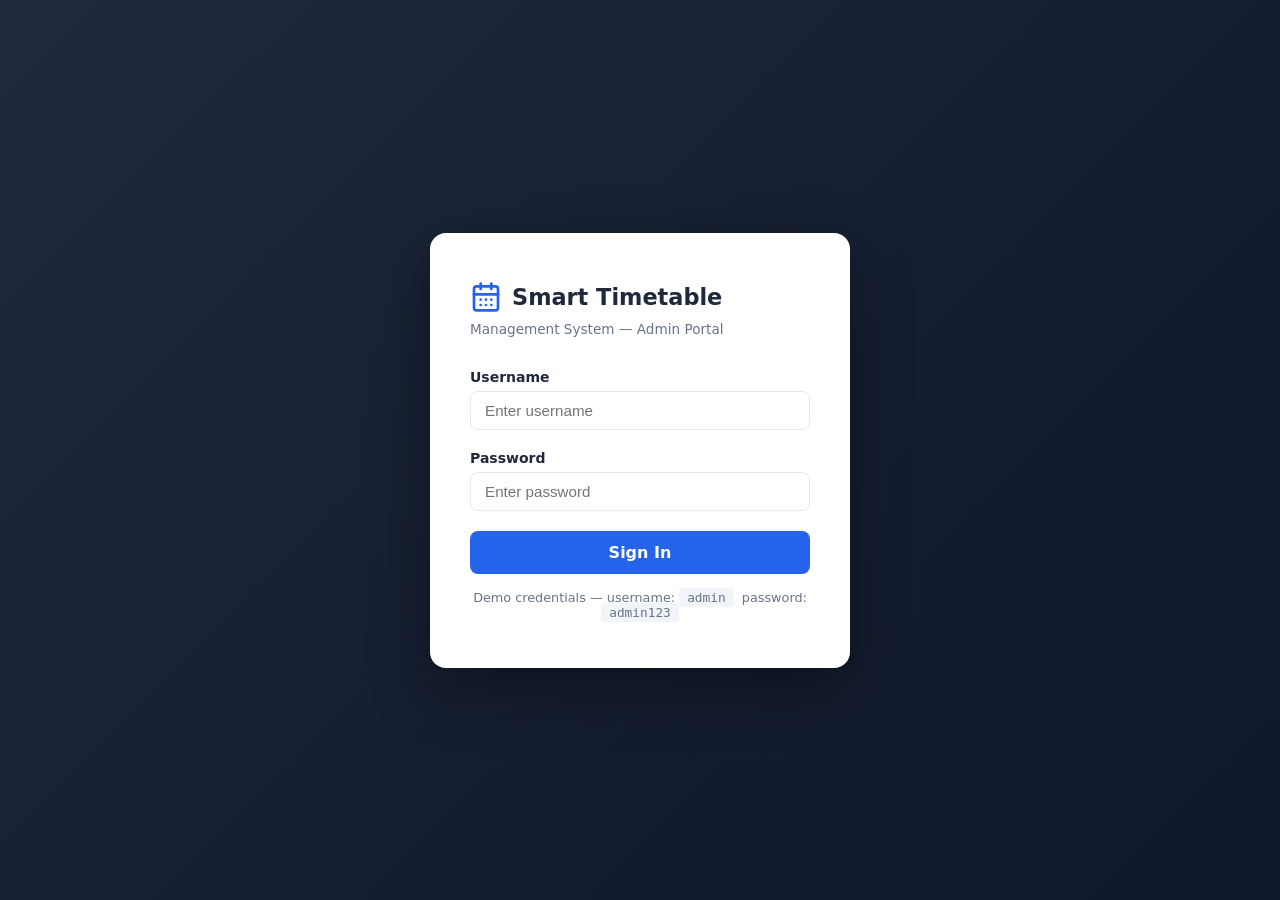
==== frontend/index.html @ ed55b6df "Implement complete Smart Timetable Management System Co-authored-by: mohitcodez <219562682+mohitcode" ====
<!DOCTYPE html>
<html lang="en">
<head>
  <meta charset="UTF-8">
  <meta name="viewport" content="width=device-width, initial-scale=1.0">
  <title>Smart Timetable System — Login</title>
  <link rel="stylesheet" href="style.css">
</head>
<body class="login-page">

  <div class="login-card">
    <div class="logo">
      <svg width="32" height="32" viewBox="0 0 24 24" fill="none" stroke="currentColor" stroke-width="2" stroke-linecap="round" stroke-linejoin="round">
        <rect x="3" y="4" width="18" height="18" rx="2" ry="2"/><line x1="16" y1="2" x2="16" y2="6"/>
        <line x1="8" y1="2" x2="8" y2="6"/><line x1="3" y1="10" x2="21" y2="10"/>
        <path d="M8 14h.01M12 14h.01M16 14h.01M8 18h.01M12 18h.01M16 18h.01"/>
      </svg>
      <div>
        <h1>Smart Timetable</h1>
      </div>
    </div>
    <p class="subtitle">Management System &mdash; Admin Portal</p>

    <div id="errorMsg" class="error-msg">Invalid username or password.</div>

    <form id="loginForm" novalidate>
      <div class="form-group">
        <label for="username">Username</label>
        <input type="text" id="username" name="username" placeholder="Enter username" autocomplete="username" required>
      </div>
      <div class="form-group">
        <label for="password">Password</label>
        <input type="password" id="password" name="password" placeholder="Enter password" autocomplete="current-password" required>
      </div>
      <button type="submit" class="btn-login">Sign In</button>
    </form>

    <p class="login-hint">Demo credentials — username: <span>admin</span>&nbsp; password: <span>admin123</span></p>
  </div>

  <script src="login.js"></script>
</body>
</html>
---- frontend/style.css ----
/* =====================================================================
   Smart Timetable Management System — Main Stylesheet
   ===================================================================== */

/* ── Reset & Variables ─────────────────────────────────────────────── */
*, *::before, *::after { box-sizing: border-box; margin: 0; padding: 0; }

:root {
  --primary:      #2563eb;
  --primary-dark: #1d4ed8;
  --accent:       #0ea5e9;
  --success:      #16a34a;
  --danger:       #dc2626;
  --warning:      #d97706;
  --sidebar-bg:   #1e293b;
  --sidebar-text: #cbd5e1;
  --sidebar-w:    240px;
  --header-h:     60px;
  --bg:           #f1f5f9;
  --card-bg:      #ffffff;
  --border:       #e2e8f0;
  --text:         #1e293b;
  --text-muted:   #64748b;
  --radius:       8px;
  --shadow:       0 1px 3px rgba(0,0,0,.12), 0 1px 2px rgba(0,0,0,.08);
  --shadow-md:    0 4px 6px -1px rgba(0,0,0,.10), 0 2px 4px -1px rgba(0,0,0,.06);
}

body { font-family: 'Segoe UI', system-ui, sans-serif; background: var(--bg); color: var(--text); }
a    { color: inherit; text-decoration: none; }
ul   { list-style: none; }
button { cursor: pointer; font-family: inherit; }

/* ── Login Page ────────────────────────────────────────────────────── */
.login-page {
  min-height: 100vh;
  display: flex;
  align-items: center;
  justify-content: center;
  background: linear-gradient(135deg, #1e293b 0%, #0f172a 100%);
}

.login-card {
  background: var(--card-bg);
  border-radius: 16px;
  padding: 48px 40px;
  width: 100%;
  max-width: 420px;
  box-shadow: 0 20px 60px rgba(0,0,0,.4);
}

.login-card .logo {
  display: flex;
  align-items: center;
  gap: 10px;
  margin-bottom: 8px;
}

.login-card .logo svg { color: var(--primary); }

.login-card h1 { font-size: 1.4rem; font-weight: 700; color: var(--text); }
.login-card .subtitle { font-size: 0.85rem; color: var(--text-muted); margin-bottom: 32px; }

.form-group { margin-bottom: 20px; }
.form-group label { display: block; font-size: .875rem; font-weight: 600; margin-bottom: 6px; color: var(--text); }
.form-group input {
  width: 100%;
  padding: 10px 14px;
  border: 1.5px solid var(--border);
  border-radius: var(--radius);
  font-size: .95rem;
  transition: border-color .2s;
  outline: none;
}
.form-group input:focus { border-color: var(--primary); box-shadow: 0 0 0 3px rgba(37,99,235,.12); }

.btn-login {
  width: 100%;
  padding: 12px;
  background: var(--primary);
  color: #fff;
  border: none;
  border-radius: var(--radius);
  font-size: 1rem;
  font-weight: 600;
  transition: background .2s, transform .1s;
}
.btn-login:hover  { background: var(--primary-dark); }
.btn-login:active { transform: scale(.98); }

.login-hint { margin-top: 16px; font-size: .8rem; color: var(--text-muted); text-align: center; }
.login-hint span { background: #f1f5f9; padding: 2px 8px; border-radius: 4px; font-family: monospace; }

.error-msg {
  display: none;
  background: #fef2f2;
  color: var(--danger);
  border: 1px solid #fecaca;
  border-radius: var(--radius);
  padding: 10px 14px;
  font-size: .875rem;
  margin-bottom: 16px;
}

/* ── Dashboard Layout ──────────────────────────────────────────────── */
.layout { display: flex; min-height: 100vh; }

/* Sidebar */
.sidebar {
  width: var(--sidebar-w);
  background: var(--sidebar-bg);
  position: fixed;
  top: 0; left: 0; bottom: 0;
  display: flex;
  flex-direction: column;
  transition: transform .3s;
  z-index: 100;
  overflow-y: auto;
}

.sidebar-brand {
  padding: 18px 20px;
  border-bottom: 1px solid rgba(255,255,255,.08);
  display: flex;
  align-items: center;
  gap: 10px;
}

.sidebar-brand svg  { color: var(--accent); flex-shrink: 0; }
.sidebar-brand span { font-size: .95rem; font-weight: 700; color: #f1f5f9; line-height: 1.2; }

.sidebar-nav { padding: 12px 0; flex: 1; }

.nav-section {
  padding: 10px 16px 4px;
  font-size: .7rem;
  font-weight: 700;
  text-transform: uppercase;
  letter-spacing: .08em;
  color: #475569;
}

.nav-item {
  display: flex;
  align-items: center;
  gap: 10px;
  padding: 10px 20px;
  color: var(--sidebar-text);
  font-size: .9rem;
  border-left: 3px solid transparent;
  transition: background .15s, color .15s, border-color .15s;
}

.nav-item:hover,
.nav-item.active {
  background: rgba(255,255,255,.06);
  color: #f8fafc;
  border-left-color: var(--accent);
}
.nav-item.active { background: rgba(14,165,233,.12); color: var(--accent); }

.sidebar-footer {
  padding: 16px 20px;
  border-top: 1px solid rgba(255,255,255,.08);
}
.btn-logout {
  display: flex;
  align-items: center;
  gap: 8px;
  color: #94a3b8;
  font-size: .875rem;
  background: none;
  border: none;
  padding: 0;
  transition: color .2s;
}
.btn-logout:hover { color: var(--danger); }

/* Main area */
.main {
  margin-left: var(--sidebar-w);
  flex: 1;
  display: flex;
  flex-direction: column;
  min-height: 100vh;
}

.topbar {
  height: var(--header-h);
  background: var(--card-bg);
  border-bottom: 1px solid var(--border);
  display: flex;
  align-items: center;
  justify-content: space-between;
  padding: 0 28px;
  position: sticky;
  top: 0;
  z-index: 50;
  box-shadow: var(--shadow);
}

.topbar h2 { font-size: 1.1rem; font-weight: 600; }
.topbar-user {
  display: flex;
  align-items: center;
  gap: 10px;
  font-size: .875rem;
  color: var(--text-muted);
}
.avatar {
  width: 34px; height: 34px;
  background: var(--primary);
  color: #fff;
  border-radius: 50%;
  display: flex;
  align-items: center;
  justify-content: center;
  font-weight: 700;
  font-size: .85rem;
}

/* Content area */
.content { padding: 28px; flex: 1; }

/* ── Dashboard Home Cards ───────────────────────────────────────────── */
.stats-grid {
  display: grid;
  grid-template-columns: repeat(auto-fill, minmax(200px, 1fr));
  gap: 20px;
  margin-bottom: 28px;
}

.stat-card {
  background: var(--card-bg);
  border-radius: var(--radius);
  padding: 20px;
  display: flex;
  align-items: center;
  gap: 16px;
  box-shadow: var(--shadow);
}

.stat-icon {
  width: 48px; height: 48px;
  border-radius: 12px;
  display: flex;
  align-items: center;
  justify-content: center;
  flex-shrink: 0;
}
.stat-icon.blue   { background: #eff6ff; color: var(--primary); }
.stat-icon.green  { background: #f0fdf4; color: var(--success); }
.stat-icon.orange { background: #fffbeb; color: var(--warning); }
.stat-icon.sky    { background: #f0f9ff; color: var(--accent); }

.stat-label { font-size: .8rem; color: var(--text-muted); margin-bottom: 2px; }
.stat-value { font-size: 1.8rem; font-weight: 700; line-height: 1; }

/* ── Generic Section ────────────────────────────────────────────────── */
.section { display: none; }
.section.active { display: block; }

.section-header {
  display: flex;
  align-items: center;
  justify-content: space-between;
  margin-bottom: 20px;
}
.section-header h3 { font-size: 1.1rem; font-weight: 600; }

/* ── Buttons ────────────────────────────────────────────────────────── */
.btn {
  display: inline-flex;
  align-items: center;
  gap: 6px;
  padding: 8px 16px;
  border-radius: var(--radius);
  font-size: .875rem;
  font-weight: 600;
  border: none;
  transition: background .2s, transform .1s;
}
.btn:active { transform: scale(.97); }

.btn-primary   { background: var(--primary);  color: #fff; }
.btn-primary:hover   { background: var(--primary-dark); }
.btn-success   { background: var(--success);  color: #fff; }
.btn-success:hover   { background: #15803d; }
.btn-danger    { background: var(--danger);   color: #fff; }
.btn-danger:hover    { background: #b91c1c; }
.btn-secondary { background: var(--border);   color: var(--text); }
.btn-secondary:hover { background: #cbd5e1; }
.btn-lg { padding: 12px 24px; font-size: 1rem; }

/* ── Card / Table ───────────────────────────────────────────────────── */
.card {
  background: var(--card-bg);
  border-radius: var(--radius);
  box-shadow: var(--shadow);
  overflow: hidden;
}

.table-wrapper { overflow-x: auto; }

table { width: 100%; border-collapse: collapse; font-size: .875rem; }
thead { background: #f8fafc; }
th { padding: 12px 16px; text-align: left; font-weight: 600; color: var(--text-muted); font-size: .8rem; text-transform: uppercase; letter-spacing: .04em; white-space: nowrap; }
td { padding: 12px 16px; border-top: 1px solid var(--border); vertical-align: middle; }
tr:hover td { background: #f8fafc; }

.badge {
  display: inline-block;
  padding: 2px 10px;
  border-radius: 999px;
  font-size: .75rem;
  font-weight: 600;
}
.badge-blue   { background: #dbeafe; color: #1d4ed8; }
.badge-green  { background: #dcfce7; color: #15803d; }
.badge-orange { background: #fef9c3; color: #a16207; }
.badge-sky    { background: #e0f2fe; color: #0369a1; }
.badge-purple { background: #f3e8ff; color: #7e22ce; }

/* ── Modal ──────────────────────────────────────────────────────────── */
.modal-overlay {
  position: fixed; inset: 0;
  background: rgba(0,0,0,.45);
  z-index: 200;
  display: flex;
  align-items: center;
  justify-content: center;
  opacity: 0;
  pointer-events: none;
  transition: opacity .2s;
}
.modal-overlay.open { opacity: 1; pointer-events: all; }

.modal {
  background: var(--card-bg);
  border-radius: 12px;
  padding: 28px;
  width: 100%;
  max-width: 480px;
  max-height: 90vh;
  overflow-y: auto;
  box-shadow: var(--shadow-md);
  transform: translateY(20px);
  transition: transform .2s;
}
.modal-overlay.open .modal { transform: translateY(0); }

.modal-header {
  display: flex;
  align-items: center;
  justify-content: space-between;
  margin-bottom: 20px;
}
.modal-header h4 { font-size: 1rem; font-weight: 700; }
.modal-close {
  background: none;
  border: none;
  color: var(--text-muted);
  font-size: 1.3rem;
  line-height: 1;
  transition: color .2s;
}
.modal-close:hover { color: var(--danger); }

.modal-body .form-group { margin-bottom: 16px; }
.modal-body label { font-size: .85rem; font-weight: 600; display: block; margin-bottom: 5px; }
.modal-body input,
.modal-body select {
  width: 100%;
  padding: 9px 12px;
  border: 1.5px solid var(--border);
  border-radius: var(--radius);
  font-size: .9rem;
  outline: none;
}
.modal-body input:focus,
.modal-body select:focus { border-color: var(--primary); box-shadow: 0 0 0 3px rgba(37,99,235,.1); }

.modal-footer {
  display: flex;
  justify-content: flex-end;
  gap: 10px;
  margin-top: 20px;
  padding-top: 16px;
  border-top: 1px solid var(--border);
}

/* ── Timetable Grid ─────────────────────────────────────────────────── */
.timetable-controls {
  display: flex;
  align-items: center;
  gap: 14px;
  flex-wrap: wrap;
  margin-bottom: 20px;
}

.tt-filter { display: flex; align-items: center; gap: 6px; font-size: .875rem; }
.tt-filter select {
  padding: 6px 10px;
  border: 1.5px solid var(--border);
  border-radius: var(--radius);
  font-size: .875rem;
  outline: none;
}

.timetable-wrapper { overflow-x: auto; }

.timetable {
  border-collapse: collapse;
  min-width: 700px;
  width: 100%;
  font-size: .82rem;
}
.timetable th,
.timetable td {
  border: 1px solid var(--border);
  padding: 0;
  text-align: center;
  min-width: 100px;
}
.timetable thead th {
  background: var(--sidebar-bg);
  color: #f1f5f9;
  padding: 10px 8px;
  font-size: .78rem;
  text-transform: uppercase;
  font-weight: 600;
}
.timetable tbody th {
  background: #f8fafc;
  color: var(--text);
  font-weight: 600;
  padding: 8px 12px;
  min-width: 80px;
  text-align: left;
}

.tt-cell {
  padding: 6px 8px;
  min-height: 64px;
  display: flex;
  flex-direction: column;
  align-items: center;
  justify-content: center;
  gap: 2px;
}
.tt-cell .tt-subject { font-weight: 700; color: var(--text); font-size: .8rem; }
.tt-cell .tt-teacher { color: var(--text-muted); font-size: .73rem; }
.tt-cell .tt-room    { font-size: .7rem; padding: 1px 6px; border-radius: 4px; background: var(--border); }
.tt-cell .tt-batch   { font-size: .68rem; color: var(--text-muted); }

.tt-cell-filled {
  background: linear-gradient(135deg, #eff6ff, #dbeafe);
  border-left: 3px solid var(--primary);
}
.tt-cell-empty { background: #fafafa; }

.color-0 { background: linear-gradient(135deg,#eff6ff,#dbeafe); border-left-color: #2563eb; }
.color-1 { background: linear-gradient(135deg,#f0fdf4,#dcfce7); border-left-color: #16a34a; }
.color-2 { background: linear-gradient(135deg,#fffbeb,#fef3c7); border-left-color: #d97706; }
.color-3 { background: linear-gradient(135deg,#fdf4ff,#f3e8ff); border-left-color: #9333ea; }
.color-4 { background: linear-gradient(135deg,#f0f9ff,#e0f2fe); border-left-color: #0284c7; }

/* ── Generate section ───────────────────────────────────────────────── */
.generate-card {
  background: linear-gradient(135deg, #1e293b, #0f172a);
  border-radius: var(--radius);
  padding: 32px;
  color: #f1f5f9;
  margin-bottom: 24px;
}
.generate-card h3 { font-size: 1.25rem; margin-bottom: 8px; }
.generate-card p  { color: #94a3b8; font-size: .9rem; margin-bottom: 20px; }

.algorithm-chips { display: flex; gap: 8px; flex-wrap: wrap; margin-top: 12px; }
.chip {
  background: rgba(255,255,255,.1);
  border: 1px solid rgba(255,255,255,.15);
  color: #e2e8f0;
  padding: 4px 12px;
  border-radius: 999px;
  font-size: .78rem;
  font-weight: 600;
}

.progress-bar-wrap { height: 6px; background: rgba(255,255,255,.15); border-radius: 3px; overflow: hidden; margin-top: 16px; display: none; }
.progress-bar      { height: 100%; background: var(--accent); border-radius: 3px; width: 0; transition: width .5s ease; }

.conflict-check {
  background: var(--card-bg);
  border-radius: var(--radius);
  padding: 20px;
  box-shadow: var(--shadow);
  margin-bottom: 20px;
}
.conflict-check h4 { font-size: .95rem; font-weight: 600; margin-bottom: 12px; }
.check-item {
  display: flex;
  align-items: center;
  gap: 8px;
  padding: 6px 0;
  font-size: .875rem;
  border-bottom: 1px solid var(--border);
}
.check-item:last-child { border-bottom: none; }
.check-ok   { color: var(--success); }
.check-fail { color: var(--danger); }

/* ── Utility ────────────────────────────────────────────────────────── */
.empty-state { padding: 48px 24px; text-align: center; color: var(--text-muted); }
.empty-state svg { margin-bottom: 12px; opacity: .4; }
.empty-state p { font-size: .9rem; }

.toast {
  position: fixed;
  bottom: 24px; right: 24px;
  background: #1e293b;
  color: #f1f5f9;
  padding: 12px 20px;
  border-radius: var(--radius);
  font-size: .875rem;
  z-index: 500;
  box-shadow: var(--shadow-md);
  transform: translateY(20px);
  opacity: 0;
  transition: opacity .3s, transform .3s;
  max-width: 320px;
}
.toast.show { opacity: 1; transform: translateY(0); }
.toast.success { border-left: 4px solid var(--success); }
.toast.error   { border-left: 4px solid var(--danger);  }
.toast.info    { border-left: 4px solid var(--accent);  }

/* ── Responsive ─────────────────────────────────────────────────────── */
@media (max-width: 768px) {
  .sidebar { transform: translateX(-100%); }
  .sidebar.open { transform: translateX(0); }
  .main { margin-left: 0; }
}
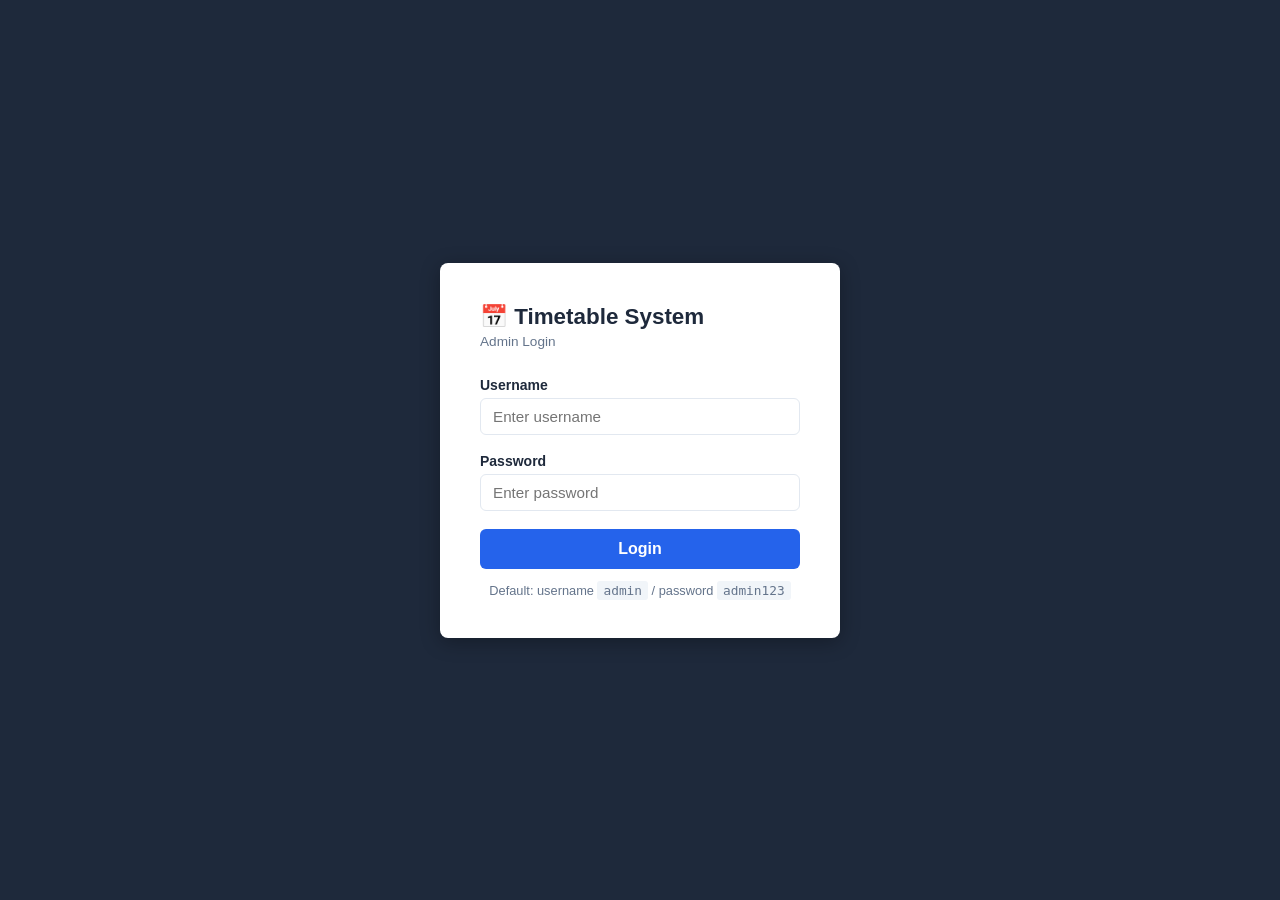
==== commit 40390b1a: "simplify project to look more like a university student project - Remove IIFE and 'use strict' from " ====
--- a/frontend/index.html
+++ b/frontend/index.html
@@ -3,23 +3,14 @@
 <head>
   <meta charset="UTF-8">
   <meta name="viewport" content="width=device-width, initial-scale=1.0">
-  <title>Smart Timetable System — Login</title>
+  <title>Timetable System - Login</title>
   <link rel="stylesheet" href="style.css">
 </head>
 <body class="login-page">
 
   <div class="login-card">
-    <div class="logo">
-      <svg width="32" height="32" viewBox="0 0 24 24" fill="none" stroke="currentColor" stroke-width="2" stroke-linecap="round" stroke-linejoin="round">
-        <rect x="3" y="4" width="18" height="18" rx="2" ry="2"/><line x1="16" y1="2" x2="16" y2="6"/>
-        <line x1="8" y1="2" x2="8" y2="6"/><line x1="3" y1="10" x2="21" y2="10"/>
-        <path d="M8 14h.01M12 14h.01M16 14h.01M8 18h.01M12 18h.01M16 18h.01"/>
-      </svg>
-      <div>
-        <h1>Smart Timetable</h1>
-      </div>
-    </div>
-    <p class="subtitle">Management System &mdash; Admin Portal</p>
+    <h1>&#128197; Timetable System</h1>
+    <p class="subtitle">Admin Login</p>
 
     <div id="errorMsg" class="error-msg">Invalid username or password.</div>
 
@@ -32,10 +23,10 @@
         <label for="password">Password</label>
         <input type="password" id="password" name="password" placeholder="Enter password" autocomplete="current-password" required>
       </div>
-      <button type="submit" class="btn-login">Sign In</button>
+      <button type="submit" class="btn-login">Login</button>
     </form>
 
-    <p class="login-hint">Demo credentials — username: <span>admin</span>&nbsp; password: <span>admin123</span></p>
+    <p class="login-hint">Default: username <span>admin</span> / password <span>admin123</span></p>
   </div>
 
   <script src="login.js"></script>
--- a/frontend/style.css
+++ b/frontend/style.css
@@ -1,95 +1,73 @@
-/* =====================================================================
-   Smart Timetable Management System — Main Stylesheet
-   ===================================================================== */
-
-/* ── Reset & Variables ─────────────────────────────────────────────── */
+/* main stylesheet for smart timetable system */
+
 *, *::before, *::after { box-sizing: border-box; margin: 0; padding: 0; }
 
 :root {
-  --primary:      #2563eb;
-  --primary-dark: #1d4ed8;
-  --accent:       #0ea5e9;
-  --success:      #16a34a;
-  --danger:       #dc2626;
-  --warning:      #d97706;
-  --sidebar-bg:   #1e293b;
-  --sidebar-text: #cbd5e1;
-  --sidebar-w:    240px;
-  --header-h:     60px;
-  --bg:           #f1f5f9;
-  --card-bg:      #ffffff;
-  --border:       #e2e8f0;
-  --text:         #1e293b;
-  --text-muted:   #64748b;
-  --radius:       8px;
-  --shadow:       0 1px 3px rgba(0,0,0,.12), 0 1px 2px rgba(0,0,0,.08);
-  --shadow-md:    0 4px 6px -1px rgba(0,0,0,.10), 0 2px 4px -1px rgba(0,0,0,.06);
-}
-
-body { font-family: 'Segoe UI', system-ui, sans-serif; background: var(--bg); color: var(--text); }
-a    { color: inherit; text-decoration: none; }
-ul   { list-style: none; }
+  --primary:    #2563eb;
+  --success:    #16a34a;
+  --danger:     #dc2626;
+  --warning:    #d97706;
+  --sidebar-bg: #1e293b;
+  --bg:         #f1f5f9;
+  --card-bg:    #ffffff;
+  --border:     #e2e8f0;
+  --text:       #1e293b;
+  --text-muted: #64748b;
+  --radius:     6px;
+}
+
+body { font-family: 'Segoe UI', sans-serif; background: var(--bg); color: var(--text); }
+a { color: inherit; text-decoration: none; }
+ul { list-style: none; }
 button { cursor: pointer; font-family: inherit; }
 
-/* ── Login Page ────────────────────────────────────────────────────── */
+/* login page */
 .login-page {
   min-height: 100vh;
   display: flex;
   align-items: center;
   justify-content: center;
-  background: linear-gradient(135deg, #1e293b 0%, #0f172a 100%);
+  background: #1e293b;
 }
 
 .login-card {
-  background: var(--card-bg);
-  border-radius: 16px;
-  padding: 48px 40px;
-  width: 100%;
-  max-width: 420px;
-  box-shadow: 0 20px 60px rgba(0,0,0,.4);
-}
-
-.login-card .logo {
-  display: flex;
-  align-items: center;
-  gap: 10px;
-  margin-bottom: 8px;
-}
-
-.login-card .logo svg { color: var(--primary); }
-
-.login-card h1 { font-size: 1.4rem; font-weight: 700; color: var(--text); }
-.login-card .subtitle { font-size: 0.85rem; color: var(--text-muted); margin-bottom: 32px; }
-
-.form-group { margin-bottom: 20px; }
-.form-group label { display: block; font-size: .875rem; font-weight: 600; margin-bottom: 6px; color: var(--text); }
+  background: #fff;
+  border-radius: 8px;
+  padding: 40px;
+  width: 100%;
+  max-width: 400px;
+  box-shadow: 0 4px 20px rgba(0,0,0,0.3);
+}
+
+.login-card h1 { font-size: 1.4rem; font-weight: 700; margin-bottom: 4px; }
+.login-card .subtitle { font-size: 0.85rem; color: var(--text-muted); margin-bottom: 28px; }
+
+.form-group { margin-bottom: 18px; }
+.form-group label { display: block; font-size: 0.875rem; font-weight: 600; margin-bottom: 5px; }
 .form-group input {
   width: 100%;
-  padding: 10px 14px;
-  border: 1.5px solid var(--border);
-  border-radius: var(--radius);
-  font-size: .95rem;
-  transition: border-color .2s;
+  padding: 9px 12px;
+  border: 1px solid var(--border);
+  border-radius: var(--radius);
+  font-size: 0.95rem;
   outline: none;
 }
-.form-group input:focus { border-color: var(--primary); box-shadow: 0 0 0 3px rgba(37,99,235,.12); }
+.form-group input:focus { border-color: var(--primary); }
 
 .btn-login {
   width: 100%;
-  padding: 12px;
+  padding: 11px;
   background: var(--primary);
   color: #fff;
   border: none;
   border-radius: var(--radius);
   font-size: 1rem;
   font-weight: 600;
-  transition: background .2s, transform .1s;
-}
-.btn-login:hover  { background: var(--primary-dark); }
-.btn-login:active { transform: scale(.98); }
-
-.login-hint { margin-top: 16px; font-size: .8rem; color: var(--text-muted); text-align: center; }
-.login-hint span { background: #f1f5f9; padding: 2px 8px; border-radius: 4px; font-family: monospace; }
+}
+.btn-login:hover { background: #1d4ed8; }
+
+.login-hint { margin-top: 14px; font-size: 0.8rem; color: var(--text-muted); text-align: center; }
+.login-hint span { background: #f1f5f9; padding: 2px 6px; border-radius: 3px; font-family: monospace; }
 
 .error-msg {
   display: none;
@@ -97,88 +75,69 @@
   color: var(--danger);
   border: 1px solid #fecaca;
   border-radius: var(--radius);
-  padding: 10px 14px;
-  font-size: .875rem;
-  margin-bottom: 16px;
-}
-
-/* ── Dashboard Layout ──────────────────────────────────────────────── */
+  padding: 10px 12px;
+  font-size: 0.875rem;
+  margin-bottom: 14px;
+}
+
+/* dashboard layout */
 .layout { display: flex; min-height: 100vh; }
 
-/* Sidebar */
 .sidebar {
-  width: var(--sidebar-w);
+  width: 220px;
   background: var(--sidebar-bg);
   position: fixed;
   top: 0; left: 0; bottom: 0;
   display: flex;
   flex-direction: column;
-  transition: transform .3s;
   z-index: 100;
   overflow-y: auto;
 }
 
 .sidebar-brand {
-  padding: 18px 20px;
-  border-bottom: 1px solid rgba(255,255,255,.08);
-  display: flex;
-  align-items: center;
-  gap: 10px;
-}
-
-.sidebar-brand svg  { color: var(--accent); flex-shrink: 0; }
-.sidebar-brand span { font-size: .95rem; font-weight: 700; color: #f1f5f9; line-height: 1.2; }
-
-.sidebar-nav { padding: 12px 0; flex: 1; }
+  padding: 16px 18px;
+  border-bottom: 1px solid rgba(255,255,255,.1);
+  color: #f1f5f9;
+  font-size: 1rem;
+  font-weight: 700;
+}
+
+.sidebar-nav { padding: 10px 0; flex: 1; }
 
 .nav-section {
   padding: 10px 16px 4px;
-  font-size: .7rem;
+  font-size: 0.7rem;
   font-weight: 700;
   text-transform: uppercase;
-  letter-spacing: .08em;
   color: #475569;
+  letter-spacing: 0.06em;
 }
 
 .nav-item {
-  display: flex;
-  align-items: center;
-  gap: 10px;
-  padding: 10px 20px;
-  color: var(--sidebar-text);
-  font-size: .9rem;
+  display: block;
+  padding: 10px 18px;
+  color: #cbd5e1;
+  font-size: 0.9rem;
   border-left: 3px solid transparent;
-  transition: background .15s, color .15s, border-color .15s;
-}
-
-.nav-item:hover,
-.nav-item.active {
-  background: rgba(255,255,255,.06);
-  color: #f8fafc;
-  border-left-color: var(--accent);
-}
-.nav-item.active { background: rgba(14,165,233,.12); color: var(--accent); }
+}
+.nav-item:hover { background: rgba(255,255,255,.05); color: #f1f5f9; }
+.nav-item.active { background: rgba(37,99,235,.15); color: #93c5fd; border-left-color: #3b82f6; }
 
 .sidebar-footer {
-  padding: 16px 20px;
-  border-top: 1px solid rgba(255,255,255,.08);
+  padding: 14px 18px;
+  border-top: 1px solid rgba(255,255,255,.1);
 }
 .btn-logout {
-  display: flex;
-  align-items: center;
-  gap: 8px;
   color: #94a3b8;
-  font-size: .875rem;
+  font-size: 0.875rem;
   background: none;
   border: none;
   padding: 0;
-  transition: color .2s;
 }
 .btn-logout:hover { color: var(--danger); }
 
-/* Main area */
 .main {
-  margin-left: var(--sidebar-w);
+  margin-left: 220px;
   flex: 1;
   display: flex;
   flex-direction: column;
@@ -186,29 +145,21 @@
 }
 
 .topbar {
-  height: var(--header-h);
-  background: var(--card-bg);
+  height: 58px;
+  background: #fff;
   border-bottom: 1px solid var(--border);
   display: flex;
   align-items: center;
   justify-content: space-between;
-  padding: 0 28px;
+  padding: 0 24px;
   position: sticky;
   top: 0;
   z-index: 50;
-  box-shadow: var(--shadow);
-}
-
-.topbar h2 { font-size: 1.1rem; font-weight: 600; }
-.topbar-user {
-  display: flex;
-  align-items: center;
-  gap: 10px;
-  font-size: .875rem;
-  color: var(--text-muted);
-}
+}
+.topbar h2 { font-size: 1.05rem; font-weight: 600; }
+.topbar-user { display: flex; align-items: center; gap: 8px; font-size: 0.875rem; color: var(--text-muted); }
 .avatar {
-  width: 34px; height: 34px;
+  width: 32px; height: 32px;
   background: var(--primary);
   color: #fff;
   border-radius: 50%;
@@ -216,47 +167,29 @@
   align-items: center;
   justify-content: center;
   font-weight: 700;
-  font-size: .85rem;
-}
-
-/* Content area */
-.content { padding: 28px; flex: 1; }
-
-/* ── Dashboard Home Cards ───────────────────────────────────────────── */
+  font-size: 0.8rem;
+}
+
+.content { padding: 24px; flex: 1; }
+
+/* stats grid on dashboard */
 .stats-grid {
   display: grid;
-  grid-template-columns: repeat(auto-fill, minmax(200px, 1fr));
-  gap: 20px;
-  margin-bottom: 28px;
+  grid-template-columns: repeat(auto-fill, minmax(180px, 1fr));
+  gap: 16px;
+  margin-bottom: 24px;
 }
 
 .stat-card {
-  background: var(--card-bg);
-  border-radius: var(--radius);
-  padding: 20px;
-  display: flex;
-  align-items: center;
-  gap: 16px;
-  box-shadow: var(--shadow);
-}
-
-.stat-icon {
-  width: 48px; height: 48px;
-  border-radius: 12px;
-  display: flex;
-  align-items: center;
-  justify-content: center;
-  flex-shrink: 0;
-}
-.stat-icon.blue   { background: #eff6ff; color: var(--primary); }
-.stat-icon.green  { background: #f0fdf4; color: var(--success); }
-.stat-icon.orange { background: #fffbeb; color: var(--warning); }
-.stat-icon.sky    { background: #f0f9ff; color: var(--accent); }
-
-.stat-label { font-size: .8rem; color: var(--text-muted); margin-bottom: 2px; }
-.stat-value { font-size: 1.8rem; font-weight: 700; line-height: 1; }
-
-/* ── Generic Section ────────────────────────────────────────────────── */
+  background: #fff;
+  border-radius: var(--radius);
+  padding: 18px;
+  border: 1px solid var(--border);
+}
+.stat-label { font-size: 0.8rem; color: var(--text-muted); margin-bottom: 4px; }
+.stat-value { font-size: 1.7rem; font-weight: 700; color: var(--primary); }
+
+/* sections */
 .section { display: none; }
 .section.active { display: block; }
 
@@ -264,55 +197,51 @@
   display: flex;
   align-items: center;
   justify-content: space-between;
-  margin-bottom: 20px;
-}
-.section-header h3 { font-size: 1.1rem; font-weight: 600; }
-
-/* ── Buttons ────────────────────────────────────────────────────────── */
+  margin-bottom: 18px;
+}
+.section-header h3 { font-size: 1.05rem; font-weight: 600; }
+
+/* buttons */
 .btn {
   display: inline-flex;
   align-items: center;
-  gap: 6px;
-  padding: 8px 16px;
-  border-radius: var(--radius);
-  font-size: .875rem;
+  gap: 5px;
+  padding: 7px 14px;
+  border-radius: var(--radius);
+  font-size: 0.875rem;
   font-weight: 600;
   border: none;
-  transition: background .2s, transform .1s;
-}
-.btn:active { transform: scale(.97); }
-
-.btn-primary   { background: var(--primary);  color: #fff; }
-.btn-primary:hover   { background: var(--primary-dark); }
-.btn-success   { background: var(--success);  color: #fff; }
-.btn-success:hover   { background: #15803d; }
-.btn-danger    { background: var(--danger);   color: #fff; }
-.btn-danger:hover    { background: #b91c1c; }
-.btn-secondary { background: var(--border);   color: var(--text); }
+}
+.btn-primary { background: var(--primary); color: #fff; }
+.btn-primary:hover { background: #1d4ed8; }
+.btn-success { background: var(--success); color: #fff; }
+.btn-success:hover { background: #15803d; }
+.btn-danger { background: var(--danger); color: #fff; }
+.btn-danger:hover { background: #b91c1c; }
+.btn-secondary { background: var(--border); color: var(--text); }
 .btn-secondary:hover { background: #cbd5e1; }
-.btn-lg { padding: 12px 24px; font-size: 1rem; }
-
-/* ── Card / Table ───────────────────────────────────────────────────── */
+.btn-lg { padding: 10px 20px; font-size: 0.95rem; }
+
+/* card and table */
 .card {
-  background: var(--card-bg);
-  border-radius: var(--radius);
-  box-shadow: var(--shadow);
+  background: #fff;
+  border-radius: var(--radius);
+  border: 1px solid var(--border);
   overflow: hidden;
 }
-
 .table-wrapper { overflow-x: auto; }
 
-table { width: 100%; border-collapse: collapse; font-size: .875rem; }
+table { width: 100%; border-collapse: collapse; font-size: 0.875rem; }
 thead { background: #f8fafc; }
-th { padding: 12px 16px; text-align: left; font-weight: 600; color: var(--text-muted); font-size: .8rem; text-transform: uppercase; letter-spacing: .04em; white-space: nowrap; }
-td { padding: 12px 16px; border-top: 1px solid var(--border); vertical-align: middle; }
+th { padding: 11px 14px; text-align: left; font-weight: 600; color: var(--text-muted); font-size: 0.78rem; text-transform: uppercase; white-space: nowrap; }
+td { padding: 11px 14px; border-top: 1px solid var(--border); vertical-align: middle; }
 tr:hover td { background: #f8fafc; }
 
 .badge {
   display: inline-block;
-  padding: 2px 10px;
-  border-radius: 999px;
-  font-size: .75rem;
+  padding: 2px 8px;
+  border-radius: 4px;
+  font-size: 0.75rem;
   font-weight: 600;
 }
 .badge-blue   { background: #dbeafe; color: #1d4ed8; }
@@ -321,10 +250,10 @@
 .badge-sky    { background: #e0f2fe; color: #0369a1; }
 .badge-purple { background: #f3e8ff; color: #7e22ce; }
 
-/* ── Modal ──────────────────────────────────────────────────────────── */
+/* modals */
 .modal-overlay {
   position: fixed; inset: 0;
-  background: rgba(0,0,0,.45);
+  background: rgba(0,0,0,0.4);
   z-index: 200;
   display: flex;
   align-items: center;
@@ -336,24 +265,21 @@
 .modal-overlay.open { opacity: 1; pointer-events: all; }
 
 .modal {
-  background: var(--card-bg);
-  border-radius: 12px;
-  padding: 28px;
-  width: 100%;
-  max-width: 480px;
+  background: #fff;
+  border-radius: 8px;
+  padding: 24px;
+  width: 100%;
+  max-width: 460px;
   max-height: 90vh;
   overflow-y: auto;
-  box-shadow: var(--shadow-md);
-  transform: translateY(20px);
-  transition: transform .2s;
-}
-.modal-overlay.open .modal { transform: translateY(0); }
+  box-shadow: 0 8px 32px rgba(0,0,0,0.2);
+}
 
 .modal-header {
   display: flex;
   align-items: center;
   justify-content: space-between;
-  margin-bottom: 20px;
+  margin-bottom: 18px;
 }
 .modal-header h4 { font-size: 1rem; font-weight: 700; }
 .modal-close {
@@ -362,48 +288,46 @@
   color: var(--text-muted);
   font-size: 1.3rem;
   line-height: 1;
-  transition: color .2s;
 }
 .modal-close:hover { color: var(--danger); }
 
-.modal-body .form-group { margin-bottom: 16px; }
-.modal-body label { font-size: .85rem; font-weight: 600; display: block; margin-bottom: 5px; }
+.modal-body .form-group { margin-bottom: 14px; }
+.modal-body label { font-size: 0.85rem; font-weight: 600; display: block; margin-bottom: 4px; }
 .modal-body input,
 .modal-body select {
   width: 100%;
-  padding: 9px 12px;
-  border: 1.5px solid var(--border);
-  border-radius: var(--radius);
-  font-size: .9rem;
+  padding: 8px 10px;
+  border: 1px solid var(--border);
+  border-radius: var(--radius);
+  font-size: 0.9rem;
   outline: none;
 }
 .modal-body input:focus,
-.modal-body select:focus { border-color: var(--primary); box-shadow: 0 0 0 3px rgba(37,99,235,.1); }
+.modal-body select:focus { border-color: var(--primary); }
 
 .modal-footer {
   display: flex;
   justify-content: flex-end;
-  gap: 10px;
-  margin-top: 20px;
-  padding-top: 16px;
+  gap: 8px;
+  margin-top: 18px;
+  padding-top: 14px;
   border-top: 1px solid var(--border);
 }
 
-/* ── Timetable Grid ─────────────────────────────────────────────────── */
+/* timetable */
 .timetable-controls {
   display: flex;
   align-items: center;
-  gap: 14px;
+  gap: 12px;
   flex-wrap: wrap;
-  margin-bottom: 20px;
-}
-
-.tt-filter { display: flex; align-items: center; gap: 6px; font-size: .875rem; }
+  margin-bottom: 16px;
+}
+.tt-filter { display: flex; align-items: center; gap: 6px; font-size: 0.875rem; }
 .tt-filter select {
-  padding: 6px 10px;
-  border: 1.5px solid var(--border);
-  border-radius: var(--radius);
-  font-size: .875rem;
+  padding: 5px 8px;
+  border: 1px solid var(--border);
+  border-radius: var(--radius);
+  font-size: 0.875rem;
   outline: none;
 }
 
@@ -411,22 +335,21 @@
 
 .timetable {
   border-collapse: collapse;
-  min-width: 700px;
-  width: 100%;
-  font-size: .82rem;
-}
-.timetable th,
-.timetable td {
+  min-width: 650px;
+  width: 100%;
+  font-size: 0.82rem;
+}
+.timetable th, .timetable td {
   border: 1px solid var(--border);
   padding: 0;
   text-align: center;
-  min-width: 100px;
+  min-width: 95px;
 }
 .timetable thead th {
   background: var(--sidebar-bg);
   color: #f1f5f9;
-  padding: 10px 8px;
-  font-size: .78rem;
+  padding: 9px 8px;
+  font-size: 0.78rem;
   text-transform: uppercase;
   font-weight: 600;
 }
@@ -434,108 +357,90 @@
   background: #f8fafc;
   color: var(--text);
   font-weight: 600;
-  padding: 8px 12px;
-  min-width: 80px;
+  padding: 8px 10px;
+  min-width: 75px;
   text-align: left;
 }
 
 .tt-cell {
-  padding: 6px 8px;
-  min-height: 64px;
+  padding: 6px;
+  min-height: 60px;
   display: flex;
   flex-direction: column;
   align-items: center;
   justify-content: center;
   gap: 2px;
 }
-.tt-cell .tt-subject { font-weight: 700; color: var(--text); font-size: .8rem; }
-.tt-cell .tt-teacher { color: var(--text-muted); font-size: .73rem; }
-.tt-cell .tt-room    { font-size: .7rem; padding: 1px 6px; border-radius: 4px; background: var(--border); }
-.tt-cell .tt-batch   { font-size: .68rem; color: var(--text-muted); }
-
-.tt-cell-filled {
-  background: linear-gradient(135deg, #eff6ff, #dbeafe);
-  border-left: 3px solid var(--primary);
-}
+.tt-cell .tt-subject { font-weight: 700; font-size: 0.8rem; }
+.tt-cell .tt-teacher { color: var(--text-muted); font-size: 0.72rem; }
+.tt-cell .tt-room    { font-size: 0.7rem; padding: 1px 5px; border-radius: 3px; background: var(--border); }
+.tt-cell .tt-batch   { font-size: 0.68rem; color: var(--text-muted); }
+
 .tt-cell-empty { background: #fafafa; }
 
-.color-0 { background: linear-gradient(135deg,#eff6ff,#dbeafe); border-left-color: #2563eb; }
-.color-1 { background: linear-gradient(135deg,#f0fdf4,#dcfce7); border-left-color: #16a34a; }
-.color-2 { background: linear-gradient(135deg,#fffbeb,#fef3c7); border-left-color: #d97706; }
-.color-3 { background: linear-gradient(135deg,#fdf4ff,#f3e8ff); border-left-color: #9333ea; }
-.color-4 { background: linear-gradient(135deg,#f0f9ff,#e0f2fe); border-left-color: #0284c7; }
-
-/* ── Generate section ───────────────────────────────────────────────── */
+/* different colors for different subjects */
+.color-0 { background: #eff6ff; border-left: 3px solid #2563eb; }
+.color-1 { background: #f0fdf4; border-left: 3px solid #16a34a; }
+.color-2 { background: #fffbeb; border-left: 3px solid #d97706; }
+.color-3 { background: #fdf4ff; border-left: 3px solid #9333ea; }
+.color-4 { background: #f0f9ff; border-left: 3px solid #0284c7; }
+
+/* generate section */
 .generate-card {
-  background: linear-gradient(135deg, #1e293b, #0f172a);
-  border-radius: var(--radius);
-  padding: 32px;
+  background: #1e293b;
+  border-radius: var(--radius);
+  padding: 28px;
   color: #f1f5f9;
-  margin-bottom: 24px;
-}
-.generate-card h3 { font-size: 1.25rem; margin-bottom: 8px; }
-.generate-card p  { color: #94a3b8; font-size: .9rem; margin-bottom: 20px; }
-
-.algorithm-chips { display: flex; gap: 8px; flex-wrap: wrap; margin-top: 12px; }
-.chip {
-  background: rgba(255,255,255,.1);
-  border: 1px solid rgba(255,255,255,.15);
-  color: #e2e8f0;
-  padding: 4px 12px;
-  border-radius: 999px;
-  font-size: .78rem;
-  font-weight: 600;
-}
-
-.progress-bar-wrap { height: 6px; background: rgba(255,255,255,.15); border-radius: 3px; overflow: hidden; margin-top: 16px; display: none; }
-.progress-bar      { height: 100%; background: var(--accent); border-radius: 3px; width: 0; transition: width .5s ease; }
+  margin-bottom: 20px;
+}
+.generate-card h3 { font-size: 1.1rem; margin-bottom: 8px; }
+.generate-card p { color: #94a3b8; font-size: 0.9rem; margin-bottom: 18px; }
+
+.progress-bar-wrap { height: 5px; background: rgba(255,255,255,.15); border-radius: 3px; overflow: hidden; margin-top: 14px; display: none; }
+.progress-bar { height: 100%; background: #3b82f6; border-radius: 3px; width: 0; transition: width .4s; }
 
 .conflict-check {
-  background: var(--card-bg);
-  border-radius: var(--radius);
-  padding: 20px;
-  box-shadow: var(--shadow);
-  margin-bottom: 20px;
-}
-.conflict-check h4 { font-size: .95rem; font-weight: 600; margin-bottom: 12px; }
+  background: #fff;
+  border-radius: var(--radius);
+  border: 1px solid var(--border);
+  padding: 18px;
+  margin-bottom: 16px;
+}
+.conflict-check h4 { font-size: 0.95rem; font-weight: 600; margin-bottom: 10px; }
 .check-item {
   display: flex;
   align-items: center;
   gap: 8px;
-  padding: 6px 0;
-  font-size: .875rem;
+  padding: 5px 0;
+  font-size: 0.875rem;
   border-bottom: 1px solid var(--border);
 }
 .check-item:last-child { border-bottom: none; }
-.check-ok   { color: var(--success); }
+.check-ok  { color: var(--success); }
 .check-fail { color: var(--danger); }
 
-/* ── Utility ────────────────────────────────────────────────────────── */
-.empty-state { padding: 48px 24px; text-align: center; color: var(--text-muted); }
-.empty-state svg { margin-bottom: 12px; opacity: .4; }
-.empty-state p { font-size: .9rem; }
+/* misc */
+.empty-state { padding: 40px 20px; text-align: center; color: var(--text-muted); }
+.empty-state p { font-size: 0.9rem; }
 
 .toast {
   position: fixed;
-  bottom: 24px; right: 24px;
+  bottom: 20px; right: 20px;
   background: #1e293b;
   color: #f1f5f9;
-  padding: 12px 20px;
-  border-radius: var(--radius);
-  font-size: .875rem;
+  padding: 10px 18px;
+  border-radius: var(--radius);
+  font-size: 0.875rem;
   z-index: 500;
-  box-shadow: var(--shadow-md);
-  transform: translateY(20px);
   opacity: 0;
-  transition: opacity .3s, transform .3s;
-  max-width: 320px;
-}
-.toast.show { opacity: 1; transform: translateY(0); }
-.toast.success { border-left: 4px solid var(--success); }
-.toast.error   { border-left: 4px solid var(--danger);  }
-.toast.info    { border-left: 4px solid var(--accent);  }
-
-/* ── Responsive ─────────────────────────────────────────────────────── */
+  transition: opacity .3s;
+  max-width: 300px;
+}
+.toast.show { opacity: 1; }
+.toast.success { border-left: 3px solid var(--success); }
+.toast.error   { border-left: 3px solid var(--danger); }
+.toast.info    { border-left: 3px solid #3b82f6; }
+
 @media (max-width: 768px) {
   .sidebar { transform: translateX(-100%); }
   .sidebar.open { transform: translateX(0); }
